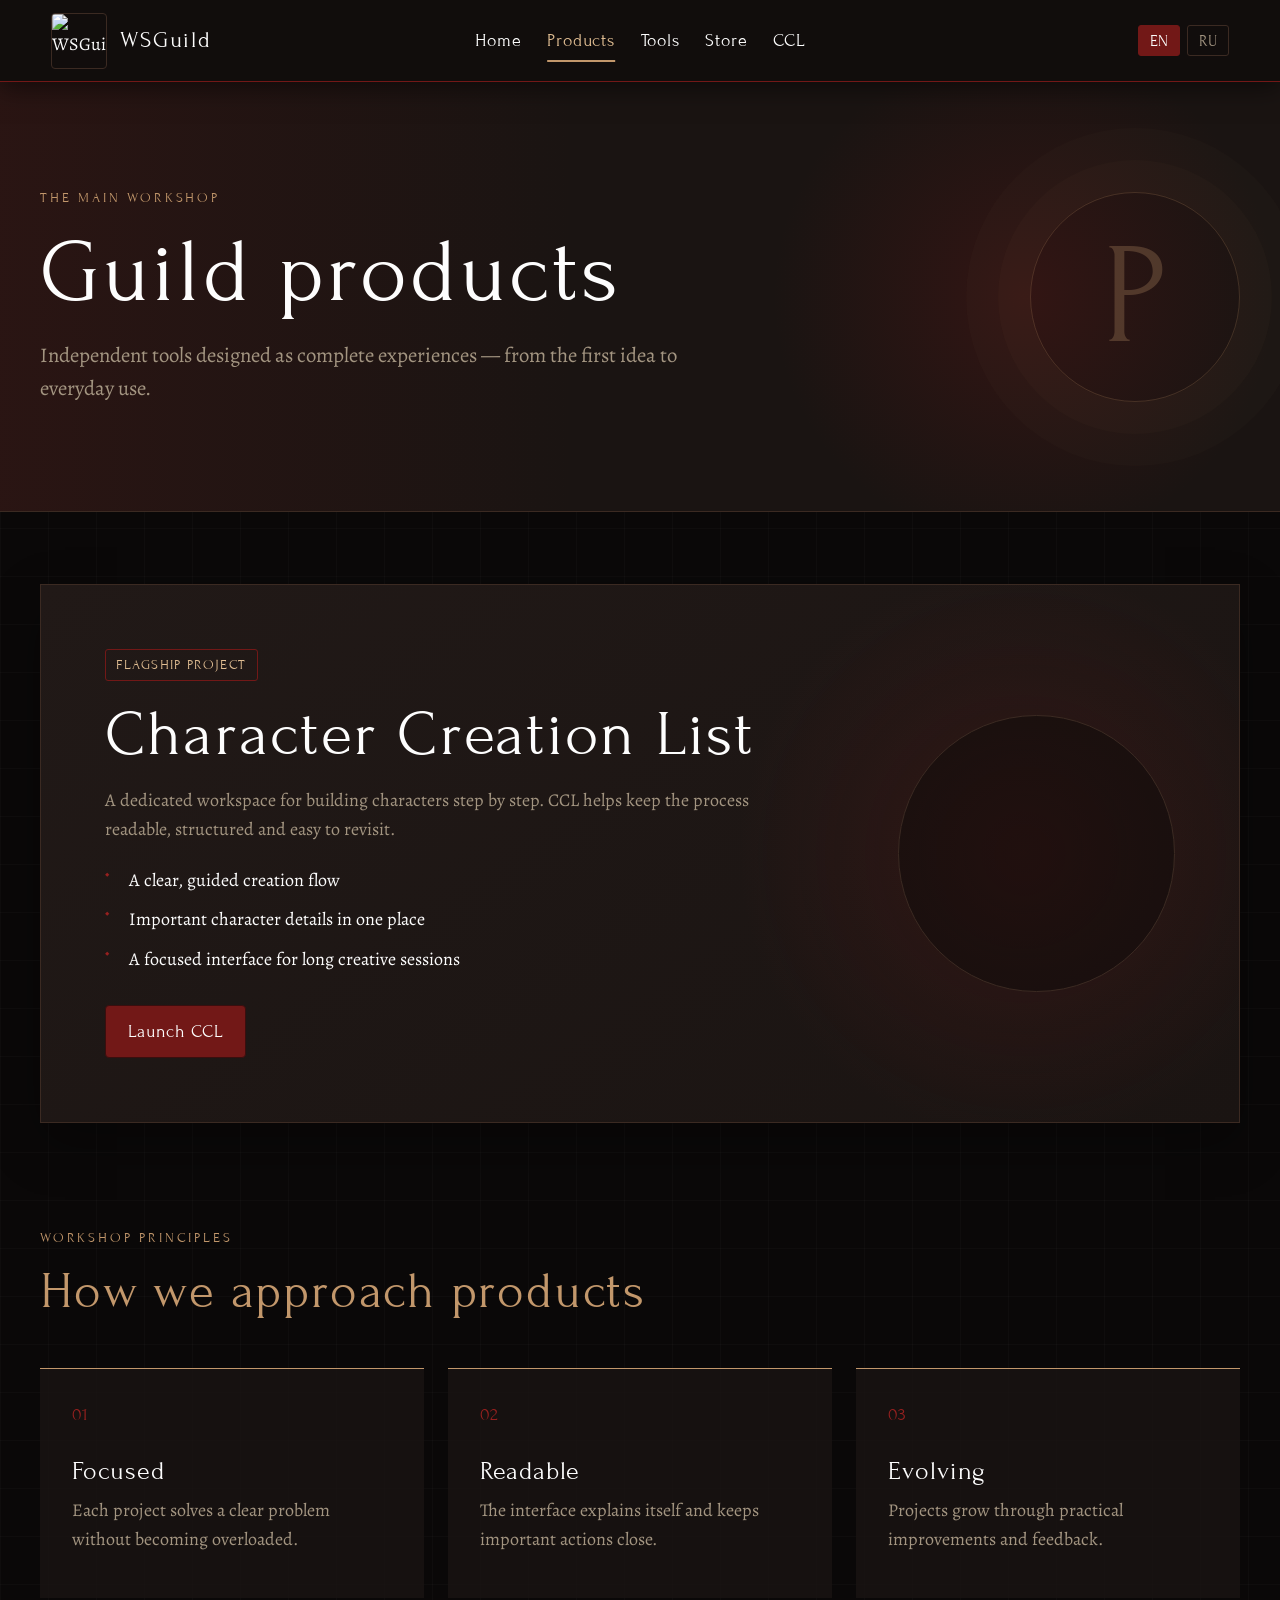
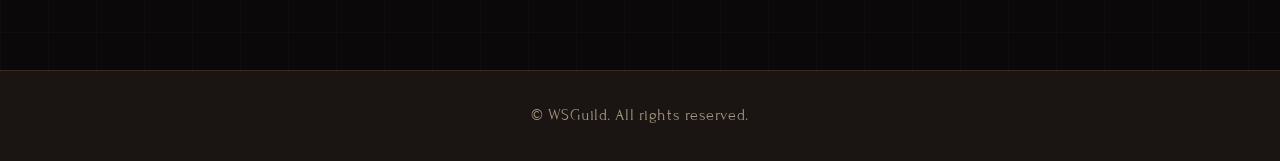
==== products/index.html @ da34db30 "v0.1" ====
<!DOCTYPE html>
<html lang="en">
<head>
    <meta charset="UTF-8">
    <meta name="viewport" content="width=device-width, initial-scale=1.0">
    <meta name="description" content="Standalone products created by WSGuild.">
    <title>Products — WSGuild</title>
    <link rel="icon" type="image/png" href="/icons/WSGuild.png">
    <link rel="stylesheet" href="/css/style.css">
    <link rel="stylesheet" href="/css/mobile.css" media="screen and (max-width: 800px)">
</head>
<body data-page-title="meta_products_title">
    <header class="navbar">
        <div class="logo">
            <a href="/index.html" aria-label="WSGuild">
                <img src="/icons/WSGuild.png" alt="WSGuild" class="site-logo">
                <span class="logo-wordmark">WSGuild</span>
            </a>
        </div>
        <nav aria-label="Primary navigation">
            <a href="/index.html" data-i18n="nav_home">Home</a>
            <a href="/products/" class="active" aria-current="page" data-i18n="nav_products">Products</a>
            <a href="/tools/" data-i18n="nav_tools">Tools</a>
            <a href="https://store.wsguild.net" target="_blank" rel="noreferrer" data-i18n="nav_store">Store</a>
            <a href="https://ccl.wsguild.net" target="_blank" rel="noreferrer" data-i18n="nav_ccl">CCL</a>
        </nav>
        <div class="lang-switcher" aria-label="Language">
            <button type="button" onclick="changeLang('en')" id="btn-en" aria-label="English">EN</button>
            <button type="button" onclick="changeLang('ru')" id="btn-ru" aria-label="Русский">RU</button>
        </div>
    </header>

    <main>
        <section class="page-hero products-hero">
            <div class="page-hero-content">
                <p class="eyebrow" data-i18n="products_eyebrow">The main workshop</p>
                <h1 data-i18n="products_title">Guild products</h1>
                <p data-i18n="products_intro">Independent tools designed as complete experiences — from the first idea to everyday use.</p>
            </div>
            <div class="hero-mark" aria-hidden="true">P</div>
        </section>

        <section class="content-section">
            <div class="feature-panel product-feature">
                <div class="feature-copy">
                    <span class="status-badge" data-i18n="product_status">Flagship project</span>
                    <h2>Character Creation List</h2>
                    <p data-i18n="product_ccl_desc">A dedicated workspace for building characters step by step. CCL helps keep the process readable, structured and easy to revisit.</p>
                    <ul class="feature-list">
                        <li data-i18n="product_ccl_feature_1">A clear, guided creation flow</li>
                        <li data-i18n="product_ccl_feature_2">Important character details in one place</li>
                        <li data-i18n="product_ccl_feature_3">A focused interface for long creative sessions</li>
                    </ul>
                    <a href="https://ccl.wsguild.net" target="_blank" rel="noreferrer" class="btn-primary" data-i18n="btn_launch_ccl">Launch CCL</a>
                </div>
                <a class="feature-emblem" href="https://ccl.wsguild.net" target="_blank" rel="noreferrer" aria-label="Character Creation List">
                    <img src="https://ccl.wsguild.net/icon/CCL.png" alt="CCL">
                </a>
            </div>
        </section>

        <section class="content-section principles-section">
            <div class="section-heading align-left">
                <p class="eyebrow" data-i18n="principles_eyebrow">Workshop principles</p>
                <h2 class="section-title" data-i18n="principles_title">How we approach products</h2>
            </div>
            <div class="principles-grid">
                <article class="mini-card">
                    <span>01</span>
                    <h3 data-i18n="principle_1_title">Focused</h3>
                    <p data-i18n="principle_1_desc">Each project solves a clear problem without becoming overloaded.</p>
                </article>
                <article class="mini-card">
                    <span>02</span>
                    <h3 data-i18n="principle_2_title">Readable</h3>
                    <p data-i18n="principle_2_desc">The interface explains itself and keeps important actions close.</p>
                </article>
                <article class="mini-card">
                    <span>03</span>
                    <h3 data-i18n="principle_3_title">Evolving</h3>
                    <p data-i18n="principle_3_desc">Projects grow through practical improvements and feedback.</p>
                </article>
            </div>
        </section>
    </main>

    <footer class="guild-footer"><p data-i18n="footer_text">© WSGuild. All rights reserved.</p></footer>
    <script src="/js/main.js"></script>
</body>
</html>
---- css/style.css ----
@import url('https://fonts.googleapis.com/css2?family=Alegreya:wght@400;500;600;700&family=Forum&display=swap');

:root {
    --bg-main: #0a0808;
    --bg-deep: #070606;
    --bg-panel: #1a1412;
    --bg-panel-light: #211917;
    --accent-red: #721817;
    --accent-hover: #96201f;
    --gold-tan: #c2976b;
    --gold-light: #e0bd92;
    --text-main: #fdfdfd;
    --text-muted: #a39581;
    --border-color: #3b2a22;
    --panel-shadow: 0 20px 50px rgba(0, 0, 0, 0.32);
}

* {
    margin: 0;
    padding: 0;
    box-sizing: border-box;
}

html {
    scroll-behavior: smooth;
}

body {
    display: flex;
    flex-direction: column;
    min-height: 100vh;
    overflow-x: hidden;
    font-family: 'Alegreya', serif;
    font-size: 18px;
    line-height: 1.6;
    color: var(--text-main);
    background:
        linear-gradient(rgba(255, 255, 255, 0.018) 1px, transparent 1px),
        linear-gradient(90deg, rgba(255, 255, 255, 0.018) 1px, transparent 1px),
        var(--bg-main);
    background-size: 48px 48px;
}

main {
    flex: 1;
}

a,
button {
    -webkit-tap-highlight-color: transparent;
}

a:focus-visible,
button:focus-visible {
    outline: 2px solid var(--gold-light);
    outline-offset: 4px;
}

h1,
h2,
h3,
h4,
h5,
h6 {
    font-family: 'Forum', serif;
    font-weight: 400;
    line-height: 1.12;
    color: var(--gold-tan);
    letter-spacing: 0.035em;
}

.navbar {
    position: sticky;
    top: 0;
    z-index: 100;
    display: grid;
    grid-template-columns: minmax(180px, 1fr) auto minmax(180px, 1fr);
    align-items: center;
    gap: 2rem;
    min-height: 82px;
    padding: 0.7rem clamp(1.5rem, 4vw, 4rem);
    border-bottom: 1px solid var(--accent-red);
    background: rgba(19, 14, 13, 0.94);
    box-shadow: 0 6px 24px rgba(0, 0, 0, 0.5);
    backdrop-filter: blur(14px);
}

.logo a {
    display: inline-flex;
    align-items: center;
    gap: 0.8rem;
    color: var(--text-main);
    text-decoration: none;
}

.site-logo {
    width: 56px;
    height: 56px;
    object-fit: cover;
    display: block;
    border: 1px solid var(--border-color);
    border-radius: 4px;
    transition: transform 0.3s ease, border-color 0.3s ease;
}

.logo a:hover .site-logo {
    transform: rotate(-2deg) scale(1.04);
    border-color: var(--accent-red);
}

.logo-wordmark {
    font-family: 'Forum', serif;
    font-size: 1.45rem;
    letter-spacing: 0.08em;
}

.navbar nav {
    display: flex;
    align-items: center;
    justify-content: center;
    gap: clamp(1rem, 2vw, 2rem);
}

.navbar nav a {
    position: relative;
    color: var(--text-main);
    font-family: 'Forum', serif;
    font-size: 1.15rem;
    letter-spacing: 0.045em;
    text-decoration: none;
    transition: color 0.25s ease;
}

.navbar nav a::after {
    position: absolute;
    bottom: -7px;
    left: 50%;
    width: 0;
    height: 2px;
    content: '';
    background: var(--gold-tan);
    transform: translateX(-50%);
    transition: width 0.25s ease;
}

.navbar nav a:hover,
.navbar nav a.active {
    color: var(--gold-light);
}

.navbar nav a:hover::after,
.navbar nav a.active::after {
    width: 100%;
}

.lang-switcher {
    display: flex;
    justify-content: flex-end;
    gap: 0.4rem;
}

.lang-switcher button {
    min-width: 42px;
    padding: 0.35rem 0.65rem;
    border: 1px solid var(--border-color);
    border-radius: 3px;
    color: var(--text-muted);
    background: transparent;
    font: 1rem 'Forum', serif;
    cursor: pointer;
    transition: 0.25s ease;
}

.lang-switcher button:hover {
    color: var(--gold-light);
    border-color: var(--gold-tan);
}

.lang-switcher button.active {
    color: var(--text-main);
    border-color: var(--accent-red);
    background: var(--accent-red);
}

.eyebrow {
    margin-bottom: 0.8rem;
    color: var(--gold-tan);
    font-family: 'Forum', serif;
    font-size: 0.88rem;
    letter-spacing: 0.2em;
    text-transform: uppercase;
}

.hero {
    position: relative;
    min-height: 610px;
    display: grid;
    place-items: center;
    overflow: hidden;
    padding: 7rem 2rem;
    text-align: center;
    border-bottom: 1px solid var(--border-color);
}

.hero-home {
    background:
        radial-gradient(circle at 50% 44%, rgba(114, 24, 23, 0.22), transparent 35%),
        radial-gradient(circle at center, var(--bg-panel) 0%, var(--bg-main) 68%);
}

.hero-home::after {
    position: absolute;
    z-index: 1;
    inset: 0;
    content: '';
    pointer-events: none;
    background: radial-gradient(
        ellipse at 50% 46%,
        rgba(10, 8, 8, 0.08) 0%,
        rgba(10, 8, 8, 0.28) 52%,
        rgba(10, 8, 8, 0.68) 100%
    );
}

.hero-background-logo {
    position: absolute;
    z-index: 0;
    top: 48%;
    left: 50%;
    width: clamp(540px, 57vw, 780px);
    max-width: none;
    /* Видимость фонового логотипа: 0 — скрыт, 1 — полностью видим */
    opacity: 0.5;
    pointer-events: none;
    user-select: none;
    transform: translate(-50%, -50%);
    filter: saturate(0.55) contrast(0.85) brightness(0.72);
    mix-blend-mode: soft-light;
}

.hero-content {
    position: relative;
    z-index: 2;
    max-width: 790px;
}

.hero h1 {
    max-width: 760px;
    margin: 0 auto 1.25rem;
    color: var(--text-main);
    font-size: clamp(3.4rem, 7vw, 6.6rem);
}

.hero-content > p:not(.eyebrow) {
    max-width: 660px;
    margin: 0 auto 2.2rem;
    color: var(--text-muted);
    font-size: 1.3rem;
}

.hero-actions {
    display: flex;
    align-items: center;
    justify-content: center;
    gap: 1.4rem;
}

.btn-primary,
.btn-secondary,
.btn-text {
    display: inline-flex;
    align-items: center;
    justify-content: center;
    min-height: 48px;
    border-radius: 4px;
    font-family: 'Forum', serif;
    font-size: 1.12rem;
    letter-spacing: 0.04em;
    text-decoration: none;
    transition: 0.25s ease;
}

.btn-primary {
    padding: 0.7rem 1.4rem;
    border: 1px solid #3a0e0e;
    color: var(--text-main);
    background: var(--accent-red);
}

.btn-primary:hover {
    border-color: var(--gold-tan);
    background: var(--accent-hover);
    box-shadow: 0 0 22px rgba(114, 24, 23, 0.55);
}

.btn-secondary {
    width: 100%;
    padding: 0.55rem 1rem;
    border: 1px solid var(--gold-tan);
    color: var(--gold-light);
    background: transparent;
}

.btn-secondary:hover {
    color: var(--bg-main);
    background: var(--gold-tan);
}

.btn-text {
    min-height: auto;
    color: var(--gold-light);
    border-bottom: 1px solid rgba(194, 151, 107, 0.5);
    border-radius: 0;
}

.btn-text:hover {
    color: var(--text-main);
    border-color: var(--text-main);
}

.intro-strip {
    max-width: 980px;
    margin: 0 auto;
    padding: 2.2rem 2rem;
    text-align: center;
    color: var(--text-muted);
    font-size: 1.08rem;
}

.intro-strip::before,
.intro-strip::after {
    color: var(--accent-red);
    content: '◆';
    margin: 0 1rem;
    font-size: 0.65rem;
}

.programs,
.content-section {
    width: min(1200px, calc(100% - 4rem));
    margin: 0 auto;
    padding: 4.5rem 0;
}

.section-heading {
    max-width: 700px;
    margin: 0 auto 3rem;
    text-align: center;
}

.section-heading.align-left {
    max-width: 760px;
    margin-left: 0;
    text-align: left;
}

.section-heading > p:not(.eyebrow) {
    color: var(--text-muted);
}

.section-title {
    margin-bottom: 0.8rem;
    font-size: clamp(2.4rem, 4vw, 3.5rem);
}

.grid {
    display: grid;
    grid-template-columns: repeat(3, minmax(0, 1fr));
    grid-auto-rows: 1fr;
    align-items: stretch;
    gap: 2rem;
}

.card {
    position: relative;
    display: flex;
    flex-direction: column;
    height: 100%;
    min-height: 470px;
    padding: 2.2rem;
    overflow: hidden;
    border: 1px solid var(--border-color);
    border-radius: 5px;
    text-align: center;
    background: linear-gradient(150deg, var(--bg-panel-light), var(--bg-panel));
    box-shadow: inset 0 0 22px rgba(0, 0, 0, 0.5);
    transition: transform 0.35s ease, border-color 0.35s ease, box-shadow 0.35s ease;
}

.card::before {
    position: absolute;
    top: 0;
    left: 50%;
    width: 56%;
    height: 1px;
    content: '';
    background: linear-gradient(90deg, transparent, var(--gold-tan), transparent);
    transform: translateX(-50%);
    opacity: 0.45;
}

.card:hover {
    border-color: var(--gold-tan);
    transform: translateY(-6px);
    box-shadow: var(--panel-shadow), inset 0 0 15px rgba(194, 151, 107, 0.08);
}

.card-icon {
    display: grid;
    place-items: center;
    flex: 0 0 94px;
    width: 94px;
    height: 94px;
    margin: 0 auto 1.5rem;
    border: 1px solid var(--border-color);
    border-radius: 50%;
    color: var(--gold-tan);
    background: rgba(7, 6, 6, 0.54);
    font-size: 2.7rem;
}

.ccl-icon {
    overflow: hidden;
    padding: 7px;
}

.ccl-icon img {
    width: 100%;
    height: 100%;
    object-fit: cover;
    border-radius: 50%;
}

.card-content {
    display: flex;
    flex: 1;
    flex-direction: column;
}

.card h3 {
    display: grid;
    place-items: center;
    min-height: 3.3rem;
    margin-bottom: 1.1rem;
    color: var(--text-main);
    font-size: 1.75rem;
}

.card p {
    flex: 1;
    margin-bottom: 1.8rem;
    color: var(--text-muted);
}

.highlight-card {
    border-color: var(--accent-red);
    background: linear-gradient(150deg, #261614, var(--bg-panel));
}

.highlight-card h3 {
    color: var(--gold-light);
}

.guild-callout {
    display: grid;
    grid-template-columns: 1.15fr 1fr;
    align-items: center;
    gap: 4rem;
    width: min(1200px, calc(100% - 4rem));
    margin: 2rem auto 6rem;
    padding: 3rem;
    border: 1px solid var(--border-color);
    border-left: 3px solid var(--accent-red);
    background: rgba(26, 20, 18, 0.72);
}

.guild-callout h2 {
    color: var(--text-main);
    font-size: 2.3rem;
}

.guild-callout > p {
    color: var(--text-muted);
}

.page-hero {
    position: relative;
    display: grid;
    grid-template-columns: 1fr auto;
    align-items: center;
    min-height: 430px;
    padding: 5rem max(2rem, calc((100% - 1200px) / 2));
    overflow: hidden;
    border-bottom: 1px solid var(--border-color);
}

.products-hero {
    background:
        linear-gradient(90deg, rgba(114, 24, 23, 0.18), transparent 45%),
        radial-gradient(circle at 80% 50%, rgba(114, 24, 23, 0.28), transparent 24%),
        var(--bg-panel);
}

.tools-hero {
    background:
        linear-gradient(90deg, rgba(194, 151, 107, 0.08), transparent 46%),
        radial-gradient(circle at 80% 50%, rgba(194, 151, 107, 0.2), transparent 25%),
        var(--bg-panel);
}

.page-hero-content {
    position: relative;
    z-index: 1;
    max-width: 720px;
}

.page-hero h1 {
    margin-bottom: 1rem;
    color: var(--text-main);
    font-size: clamp(3.2rem, 7vw, 5.8rem);
}

.page-hero-content > p:not(.eyebrow) {
    max-width: 640px;
    color: var(--text-muted);
    font-size: 1.3rem;
}

.hero-mark {
    display: grid;
    place-items: center;
    width: 210px;
    height: 210px;
    border: 1px solid rgba(194, 151, 107, 0.22);
    border-radius: 50%;
    color: rgba(194, 151, 107, 0.28);
    font: 9rem 'Forum', serif;
    box-shadow: 0 0 0 32px rgba(194, 151, 107, 0.025), 0 0 0 64px rgba(194, 151, 107, 0.018);
}

.tool-mark {
    color: rgba(194, 151, 107, 0.38);
}

.feature-panel {
    display: grid;
    grid-template-columns: minmax(0, 1.45fr) minmax(250px, 0.55fr);
    align-items: center;
    gap: 4rem;
    padding: clamp(2rem, 5vw, 4.5rem);
    border: 1px solid var(--border-color);
    background:
        radial-gradient(circle at 82% 50%, rgba(114, 24, 23, 0.25), transparent 28%),
        linear-gradient(145deg, var(--bg-panel-light), var(--bg-panel));
    box-shadow: var(--panel-shadow);
}

.status-badge {
    display: inline-flex;
    margin-bottom: 1.1rem;
    padding: 0.25rem 0.65rem;
    border: 1px solid var(--accent-red);
    border-radius: 3px;
    color: var(--gold-light);
    font-family: 'Forum', serif;
    font-size: 0.86rem;
    letter-spacing: 0.09em;
    text-transform: uppercase;
}

.feature-copy h2 {
    margin-bottom: 1rem;
    color: var(--text-main);
    font-size: clamp(2.4rem, 5vw, 4.2rem);
}

.feature-copy > p {
    max-width: 690px;
    margin-bottom: 1.4rem;
    color: var(--text-muted);
}

.feature-list {
    display: grid;
    gap: 0.65rem;
    margin: 0 0 2rem 0;
    list-style: none;
}

.feature-list li {
    position: relative;
    padding-left: 1.5rem;
}

.feature-list li::before {
    position: absolute;
    left: 0;
    color: var(--accent-hover);
    content: '◆';
    font-size: 0.62rem;
}

.feature-emblem {
    display: block;
    width: min(100%, 300px);
    margin: 0 auto;
    padding: 1rem;
    border: 1px solid var(--border-color);
    border-radius: 50%;
    background: rgba(7, 6, 6, 0.38);
    transition: transform 0.3s ease, border-color 0.3s ease;
}

.feature-emblem:hover {
    transform: scale(1.025);
    border-color: var(--gold-tan);
}

.feature-emblem img {
    display: block;
    width: 100%;
    aspect-ratio: 1;
    object-fit: cover;
    border-radius: 50%;
}

.principles-section {
    padding-top: 2rem;
}

.principles-grid {
    display: grid;
    grid-template-columns: repeat(3, 1fr);
    gap: 1.5rem;
}

.mini-card {
    min-height: 230px;
    padding: 2rem;
    border-top: 1px solid var(--gold-tan);
    background: rgba(26, 20, 18, 0.78);
}

.mini-card > span {
    display: block;
    margin-bottom: 1.7rem;
    color: var(--accent-hover);
    font-family: 'Forum', serif;
}

.mini-card h3 {
    margin-bottom: 0.6rem;
    color: var(--text-main);
    font-size: 1.65rem;
}

.mini-card p {
    color: var(--text-muted);
}

.tool-catalog {
    padding-bottom: 2rem;
}

.tool-list {
    border-top: 1px solid var(--border-color);
}

.tool-row {
    display: grid;
    grid-template-columns: 100px 1fr;
    gap: 2rem;
    align-items: center;
    min-height: 200px;
    padding: 2rem;
    border-bottom: 1px solid var(--border-color);
    transition: background 0.25s ease, padding-left 0.25s ease;
}

.tool-row:hover {
    padding-left: 2.5rem;
    background: rgba(26, 20, 18, 0.65);
}

.tool-symbol {
    display: grid;
    place-items: center;
    width: 80px;
    height: 80px;
    border: 1px solid var(--border-color);
    border-radius: 50%;
    color: var(--gold-tan);
    font: 2rem 'Forum', serif;
    background: var(--bg-panel);
}

.tool-meta {
    display: flex;
    gap: 0.7rem;
    margin-bottom: 0.5rem;
}

.tool-meta span {
    color: var(--text-muted);
    font-family: 'Forum', serif;
    font-size: 0.78rem;
    letter-spacing: 0.1em;
    text-transform: uppercase;
}

.tool-meta span + span::before {
    margin-right: 0.7rem;
    color: var(--accent-red);
    content: '◆';
    font-size: 0.5rem;
}

.tool-row h3 {
    margin-bottom: 0.45rem;
    color: var(--text-main);
    font-size: 1.8rem;
}

.tool-row p {
    max-width: 760px;
    color: var(--text-muted);
}

.tool-note {
    display: grid;
    grid-template-columns: auto 1fr;
    align-items: center;
    gap: 1.5rem;
    width: min(1200px, calc(100% - 4rem));
    margin: 1rem auto 6rem;
    padding: 2rem;
    border: 1px dashed var(--border-color);
    background: rgba(26, 20, 18, 0.55);
}

.tool-note-icon {
    display: grid;
    place-items: center;
    width: 52px;
    height: 52px;
    border: 1px solid var(--gold-tan);
    border-radius: 50%;
    color: var(--gold-light);
    font: 1.5rem 'Forum', serif;
}

.tool-note h2 {
    margin-bottom: 0.3rem;
    color: var(--text-main);
    font-size: 1.6rem;
}

.tool-note p {
    color: var(--text-muted);
}

.guild-footer {
    padding: 2rem;
    border-top: 1px solid var(--border-color);
    color: var(--text-muted);
    background: var(--bg-panel);
    font-family: 'Forum', serif;
    font-size: 1rem;
    letter-spacing: 0.035em;
    text-align: center;
}

@media (prefers-reduced-motion: reduce) {
    html {
        scroll-behavior: auto;
    }

    *,
    *::before,
    *::after {
        transition-duration: 0.01ms !important;
    }
}
---- css/mobile.css ----
.navbar {
    position: relative;
    grid-template-columns: 1fr auto;
    gap: 0.8rem 1rem;
    padding: 0.8rem 1rem 1rem;
}

.logo-wordmark {
    font-size: 1.25rem;
}

.site-logo {
    width: 48px;
    height: 48px;
}

.navbar nav {
    grid-column: 1 / -1;
    grid-row: 2;
    flex-wrap: wrap;
    gap: 0.75rem 1.15rem;
}

.navbar nav a {
    font-size: 1rem;
}

.lang-switcher {
    grid-column: 2;
    grid-row: 1;
}

.hero {
    min-height: 510px;
    padding: 4.5rem 1.25rem;
}

.hero-background-logo {
    top: 46%;
    width: 570px;
}

.hero h1 {
    font-size: clamp(2.8rem, 14vw, 4.4rem);
}

.hero-content > p:not(.eyebrow),
.page-hero-content > p:not(.eyebrow) {
    font-size: 1.08rem;
}

.hero-actions {
    flex-direction: column;
    gap: 1rem;
}

.btn-primary {
    width: 100%;
    max-width: 320px;
}

.intro-strip {
    padding: 1.8rem 1rem 0.6rem;
}

.intro-strip::before,
.intro-strip::after {
    display: none;
}

.programs,
.content-section {
    width: min(100% - 2rem, 1200px);
    padding: 3.3rem 0;
}

.section-heading {
    margin-bottom: 2rem;
}

.section-title {
    font-size: 2.35rem;
}

.grid,
.principles-grid {
    grid-template-columns: 1fr;
}

.card {
    min-height: 440px;
    padding: 2rem 1.5rem;
}

.card h3 {
    min-height: 0;
}

.guild-callout {
    grid-template-columns: 1fr;
    gap: 1.2rem;
    width: calc(100% - 2rem);
    margin-bottom: 4rem;
    padding: 2rem 1.5rem;
}

.guild-callout h2 {
    font-size: 1.9rem;
}

.page-hero {
    grid-template-columns: 1fr;
    min-height: 420px;
    padding: 4rem 1.25rem;
}

.page-hero h1 {
    font-size: clamp(3rem, 14vw, 4.6rem);
}

.hero-mark {
    position: absolute;
    right: -62px;
    bottom: -62px;
    width: 190px;
    height: 190px;
    font-size: 7rem;
    opacity: 0.55;
}

.feature-panel {
    grid-template-columns: 1fr;
    gap: 2.5rem;
    padding: 2rem 1.4rem;
}

.feature-emblem {
    grid-row: 1;
    max-width: 210px;
}

.feature-copy h2 {
    font-size: 2.6rem;
}

.mini-card {
    min-height: auto;
}

.tool-row {
    grid-template-columns: 58px 1fr;
    gap: 1rem;
    min-height: 180px;
    padding: 1.5rem 0.5rem;
}

.tool-row:hover {
    padding-left: 0.5rem;
}

.tool-symbol {
    width: 52px;
    height: 52px;
    font-size: 1.4rem;
}

.tool-row h3 {
    font-size: 1.5rem;
}

.tool-meta {
    flex-wrap: wrap;
}

.tool-note {
    grid-template-columns: 1fr;
    width: calc(100% - 2rem);
    margin-bottom: 4rem;
    padding: 1.5rem;
}

.guild-footer {
    padding: 1.5rem 1rem;
}

@media (max-width: 420px) {
    .logo-wordmark {
        display: none;
    }

    .navbar nav {
        justify-content: flex-start;
    }

    .card {
        min-height: 420px;
    }
}
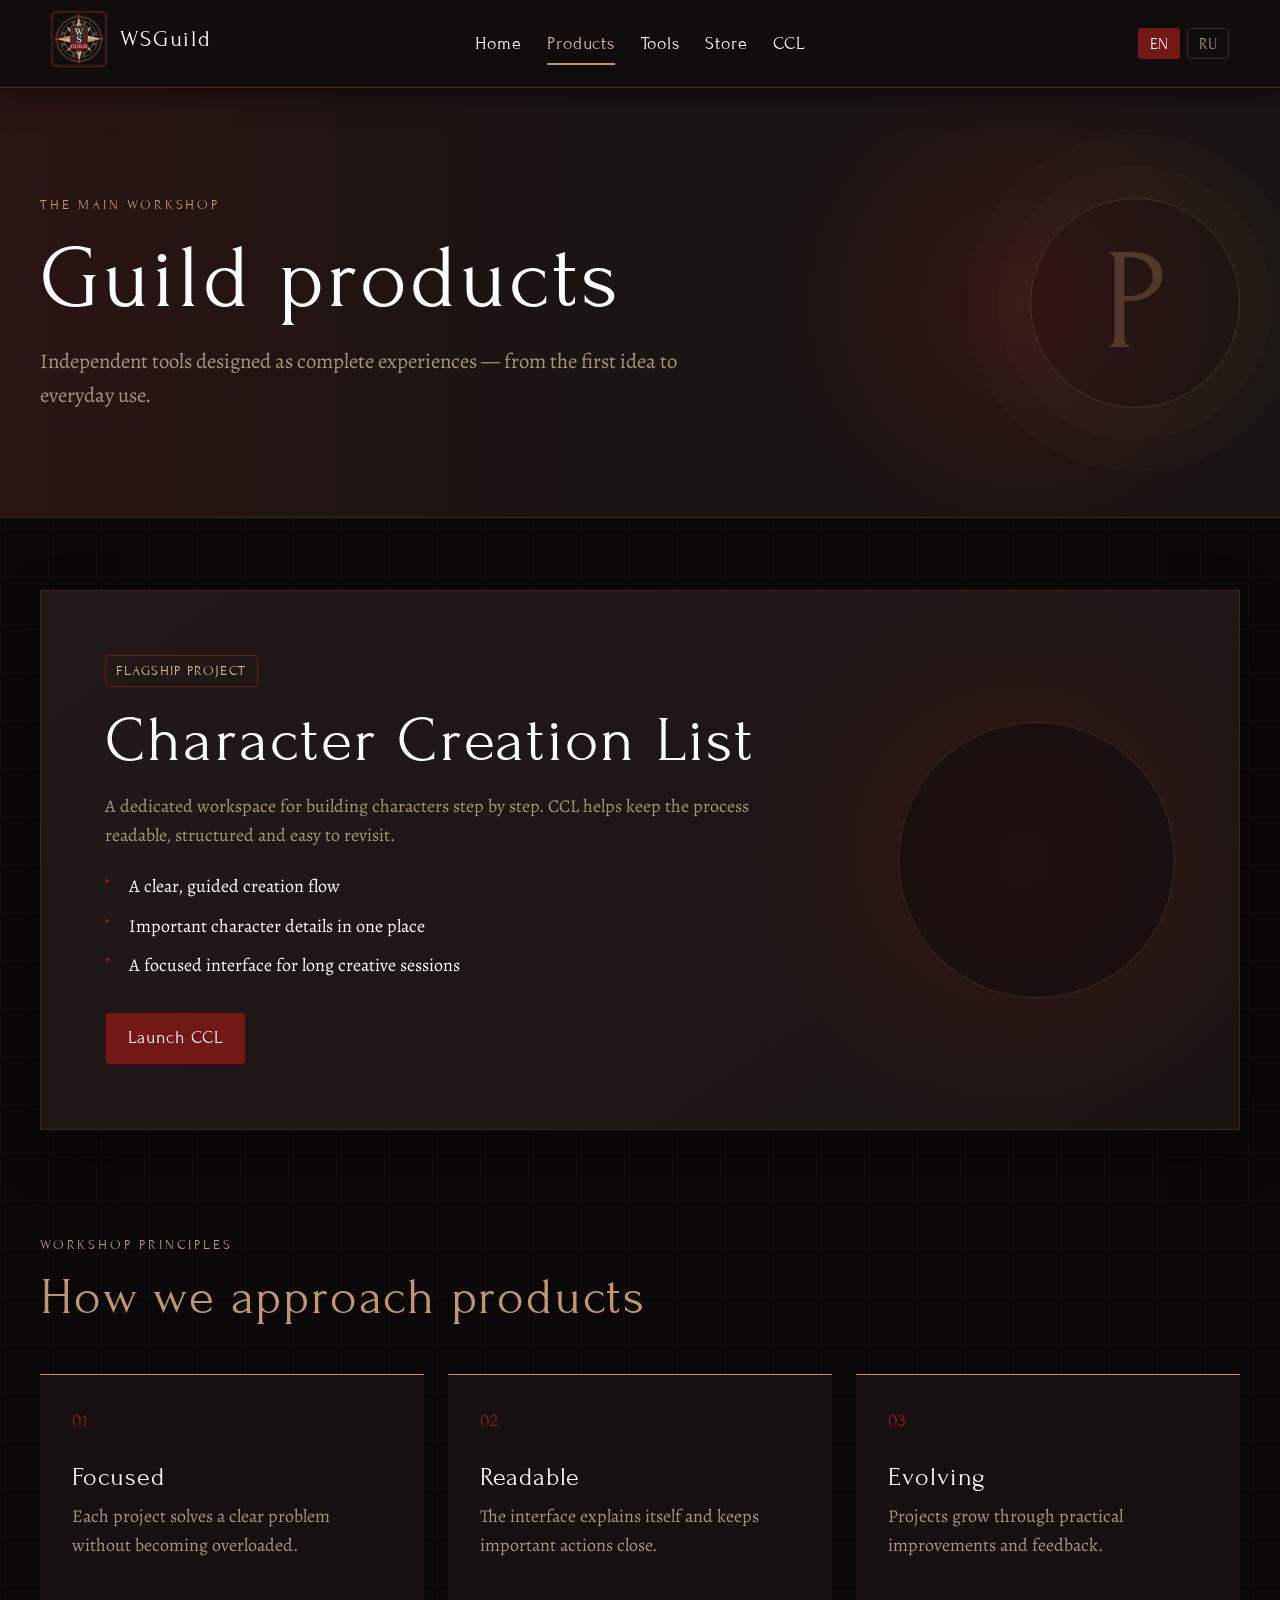
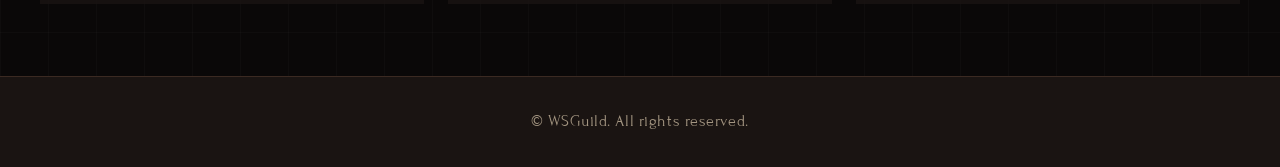
==== commit 4244e29e: "v0.1" ====
--- a/products/index.html
+++ b/products/index.html
@@ -5,20 +5,20 @@
     <meta name="viewport" content="width=device-width, initial-scale=1.0">
     <meta name="description" content="Standalone products created by WSGuild.">
     <title>Products — WSGuild</title>
-    <link rel="icon" type="image/png" href="/icons/WSGuild.png">
+    <link rel="icon" type="image/svg+xml" href="/icons/Elipse/Main_Logo.svg">
     <link rel="stylesheet" href="/css/style.css">
     <link rel="stylesheet" href="/css/mobile.css" media="screen and (max-width: 800px)">
 </head>
 <body data-page-title="meta_products_title">
     <header class="navbar">
         <div class="logo">
-            <a href="/index.html" aria-label="WSGuild">
-                <img src="/icons/WSGuild.png" alt="WSGuild" class="site-logo">
+            <a href="/" aria-label="WSGuild">
+                <img src="/icons/Main_Logo.svg" alt="WSGuild" class="site-logo">
                 <span class="logo-wordmark">WSGuild</span>
             </a>
         </div>
         <nav aria-label="Primary navigation">
-            <a href="/index.html" data-i18n="nav_home">Home</a>
+            <a href="/" data-i18n="nav_home">Home</a>
             <a href="/products/" class="active" aria-current="page" data-i18n="nav_products">Products</a>
             <a href="/tools/" data-i18n="nav_tools">Tools</a>
             <a href="https://store.wsguild.net" target="_blank" rel="noreferrer" data-i18n="nav_store">Store</a>
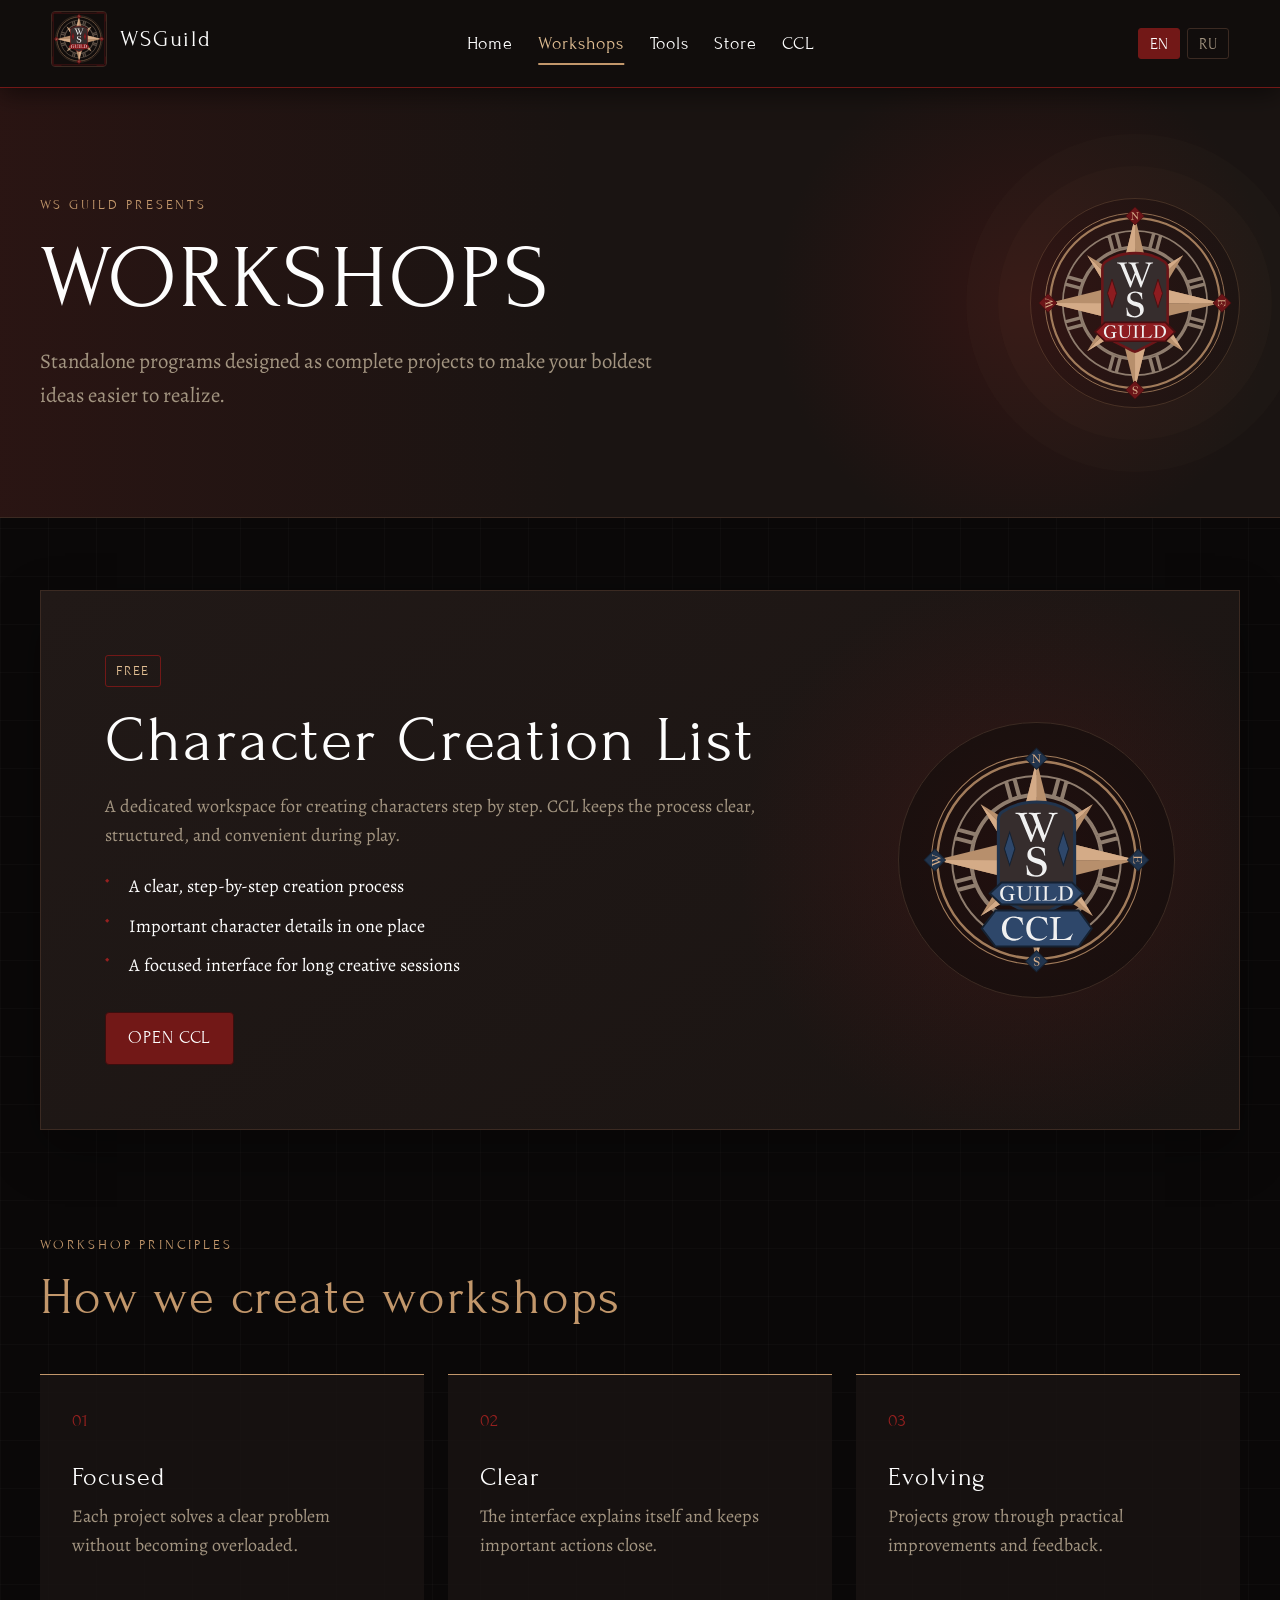
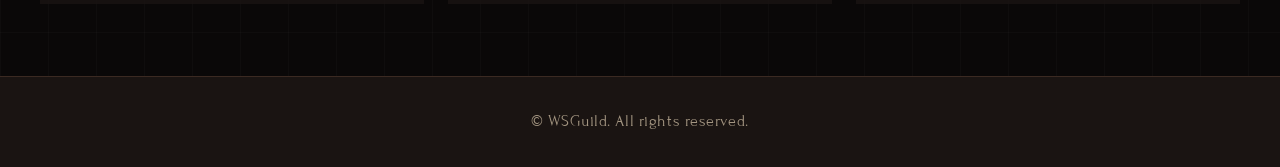
==== commit ab94247c: "v0.1" ====
--- a/products/index.html
+++ b/products/index.html
@@ -2,89 +2,11 @@
 <html lang="en">
 <head>
     <meta charset="UTF-8">
-    <meta name="viewport" content="width=device-width, initial-scale=1.0">
-    <meta name="description" content="Standalone products created by WSGuild.">
-    <title>Products — WSGuild</title>
-    <link rel="icon" type="image/svg+xml" href="/icons/Elipse/Main_Logo.svg">
-    <link rel="stylesheet" href="/css/style.css">
-    <link rel="stylesheet" href="/css/mobile.css" media="screen and (max-width: 800px)">
+    <meta name="robots" content="noindex">
+    <meta http-equiv="refresh" content="0; url=/workshops/">
+    <link rel="canonical" href="https://wsguild.net/workshops/">
+    <title></title>
+    <script>window.location.replace('/workshops/' + window.location.search + window.location.hash);</script>
 </head>
-<body data-page-title="meta_products_title">
-    <header class="navbar">
-        <div class="logo">
-            <a href="/" aria-label="WSGuild">
-                <img src="/icons/Main_Logo.svg" alt="WSGuild" class="site-logo">
-                <span class="logo-wordmark">WSGuild</span>
-            </a>
-        </div>
-        <nav aria-label="Primary navigation">
-            <a href="/" data-i18n="nav_home">Home</a>
-            <a href="/products/" class="active" aria-current="page" data-i18n="nav_products">Products</a>
-            <a href="/tools/" data-i18n="nav_tools">Tools</a>
-            <a href="https://store.wsguild.net" target="_blank" rel="noreferrer" data-i18n="nav_store">Store</a>
-            <a href="https://ccl.wsguild.net" target="_blank" rel="noreferrer" data-i18n="nav_ccl">CCL</a>
-        </nav>
-        <div class="lang-switcher" aria-label="Language">
-            <button type="button" onclick="changeLang('en')" id="btn-en" aria-label="English">EN</button>
-            <button type="button" onclick="changeLang('ru')" id="btn-ru" aria-label="Русский">RU</button>
-        </div>
-    </header>
-
-    <main>
-        <section class="page-hero products-hero">
-            <div class="page-hero-content">
-                <p class="eyebrow" data-i18n="products_eyebrow">The main workshop</p>
-                <h1 data-i18n="products_title">Guild products</h1>
-                <p data-i18n="products_intro">Independent tools designed as complete experiences — from the first idea to everyday use.</p>
-            </div>
-            <div class="hero-mark" aria-hidden="true">P</div>
-        </section>
-
-        <section class="content-section">
-            <div class="feature-panel product-feature">
-                <div class="feature-copy">
-                    <span class="status-badge" data-i18n="product_status">Flagship project</span>
-                    <h2>Character Creation List</h2>
-                    <p data-i18n="product_ccl_desc">A dedicated workspace for building characters step by step. CCL helps keep the process readable, structured and easy to revisit.</p>
-                    <ul class="feature-list">
-                        <li data-i18n="product_ccl_feature_1">A clear, guided creation flow</li>
-                        <li data-i18n="product_ccl_feature_2">Important character details in one place</li>
-                        <li data-i18n="product_ccl_feature_3">A focused interface for long creative sessions</li>
-                    </ul>
-                    <a href="https://ccl.wsguild.net" target="_blank" rel="noreferrer" class="btn-primary" data-i18n="btn_launch_ccl">Launch CCL</a>
-                </div>
-                <a class="feature-emblem" href="https://ccl.wsguild.net" target="_blank" rel="noreferrer" aria-label="Character Creation List">
-                    <img src="https://ccl.wsguild.net/icon/CCL.png" alt="CCL">
-                </a>
-            </div>
-        </section>
-
-        <section class="content-section principles-section">
-            <div class="section-heading align-left">
-                <p class="eyebrow" data-i18n="principles_eyebrow">Workshop principles</p>
-                <h2 class="section-title" data-i18n="principles_title">How we approach products</h2>
-            </div>
-            <div class="principles-grid">
-                <article class="mini-card">
-                    <span>01</span>
-                    <h3 data-i18n="principle_1_title">Focused</h3>
-                    <p data-i18n="principle_1_desc">Each project solves a clear problem without becoming overloaded.</p>
-                </article>
-                <article class="mini-card">
-                    <span>02</span>
-                    <h3 data-i18n="principle_2_title">Readable</h3>
-                    <p data-i18n="principle_2_desc">The interface explains itself and keeps important actions close.</p>
-                </article>
-                <article class="mini-card">
-                    <span>03</span>
-                    <h3 data-i18n="principle_3_title">Evolving</h3>
-                    <p data-i18n="principle_3_desc">Projects grow through practical improvements and feedback.</p>
-                </article>
-            </div>
-        </section>
-    </main>
-
-    <footer class="guild-footer"><p data-i18n="footer_text">© WSGuild. All rights reserved.</p></footer>
-    <script src="/js/main.js"></script>
-</body>
+<body></body>
 </html>
